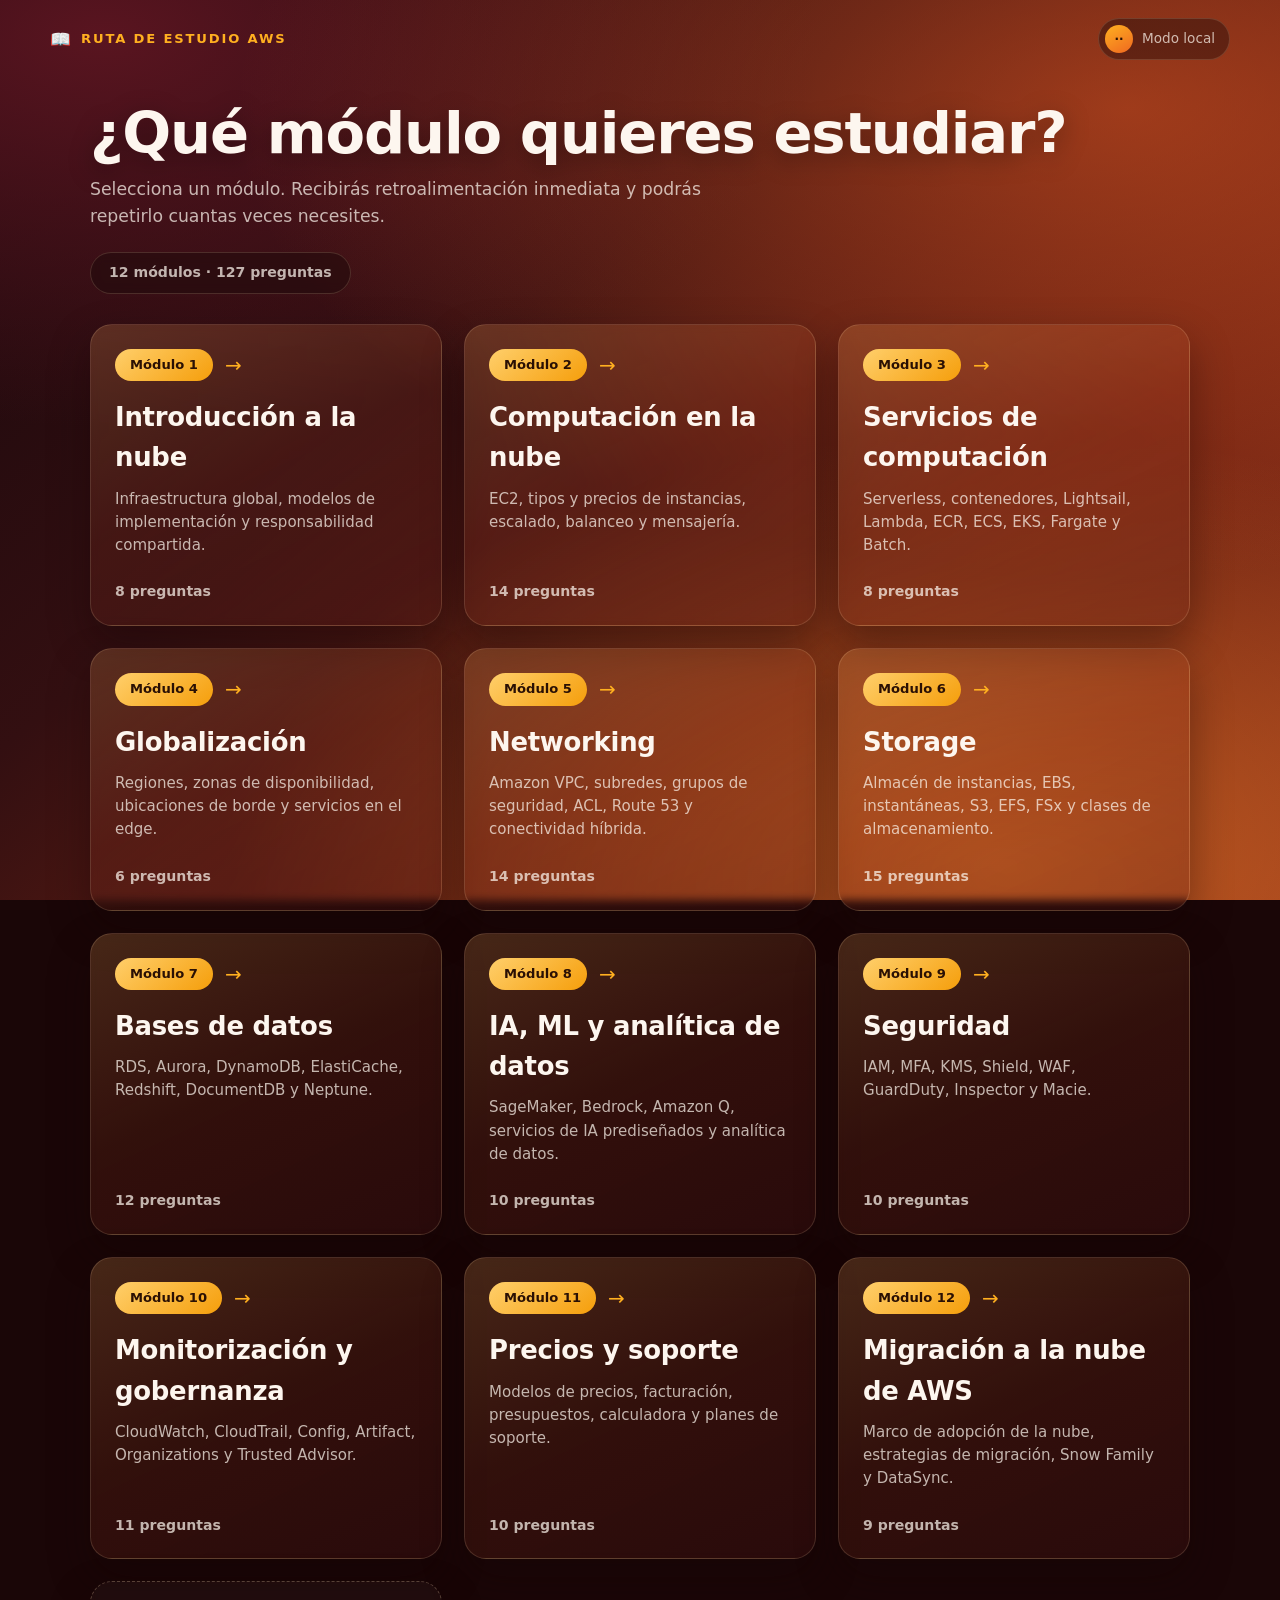
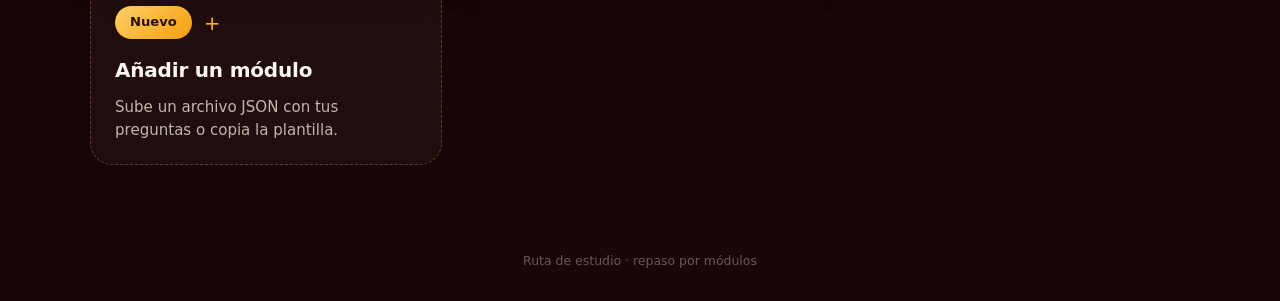
==== index.html @ 7dde7d99 "App de repaso por modulos con banco AWS Aplicacion estatica (HTML/CSS/JS sin build) para repasar por" ====
<!DOCTYPE html>
<html lang="es">
<head>
  <meta charset="utf-8" />
  <meta name="viewport" content="width=device-width, initial-scale=1, viewport-fit=cover" />
  <title>Ruta de estudio</title>
  <meta name="description" content="Repasa módulos de estudio con preguntas de selección múltiple y retroalimentación inmediata." />
  <meta name="color-scheme" content="dark" />
  <meta name="theme-color" content="#2a0d10" />
  <link rel="icon" href="data:image/svg+xml,<svg xmlns='http://www.w3.org/2000/svg' viewBox='0 0 100 100'><text y='.9em' font-size='90'>📖</text></svg>" />
  <link rel="stylesheet" href="assets/css/estilos.css" />
</head>
<body>
  <div class="fondo" aria-hidden="true"></div>

  <header class="barra" id="barra"></header>

  <main id="app" class="contenedor">
    <p class="cargando">Cargando módulos…</p>
  </main>

  <footer class="pie">
    <span>Ruta de estudio · repaso por módulos</span>
  </footer>

  <script type="module" src="assets/js/app.js"></script>
</body>
</html>
---- assets/css/estilos.css ----
/* ==========================================================================
   Ruta de estudio - hoja de estilos unica (sin build, sin dependencias)
   ========================================================================== */

:root {
  --ambar: #ffb020;
  --ambar-claro: #ffcf6b;
  --ambar-fuerte: #f59e0b;
  --tinta: #2a1004;

  --texto: #fdf6ef;
  --texto-suave: rgba(253, 246, 239, 0.72);
  --texto-tenue: rgba(253, 246, 239, 0.52);

  --carta-borde: rgba(255, 220, 180, 0.16);
  --carta-borde-fuerte: rgba(255, 200, 130, 0.42);

  --ok: #4ade80;
  --ok-fondo: rgba(34, 197, 94, 0.14);
  --mal: #fb7185;
  --mal-fondo: rgba(244, 63, 94, 0.14);

  --radio: 22px;
  --radio-sm: 14px;
  --ancho: 1180px;
  --sombra: 0 18px 40px rgba(20, 4, 4, 0.38);

  --fuente: "Segoe UI Variable Display", "Segoe UI", system-ui, -apple-system,
    "Inter", "Helvetica Neue", Arial, sans-serif;
}

* { box-sizing: border-box; }

html { -webkit-text-size-adjust: 100%; }

body {
  margin: 0;
  min-height: 100dvh;
  display: flex;
  flex-direction: column;
  font-family: var(--fuente);
  color: var(--texto);
  background: #1a0607;
  line-height: 1.55;
  overflow-x: hidden;
}

/* Fondo degradado calido, fijo detras de todo ------------------------------ */
.fondo {
  position: fixed;
  inset: 0;
  z-index: -1;
  background:
    radial-gradient(120% 90% at 88% 12%, rgba(226, 88, 34, 0.55) 0%, rgba(226, 88, 34, 0) 58%),
    radial-gradient(100% 80% at 78% 96%, rgba(255, 146, 43, 0.42) 0%, rgba(255, 146, 43, 0) 60%),
    radial-gradient(90% 70% at 8% 4%, rgba(96, 22, 34, 0.9) 0%, rgba(96, 22, 34, 0) 62%),
    linear-gradient(140deg, #17070c 0%, #330f11 38%, #6d2213 72%, #93341a 100%);
}

/* Barra superior ----------------------------------------------------------- */
.barra {
  width: 100%;
  padding: 18px clamp(16px, 4vw, 40px);
}

.barra-int {
  max-width: var(--ancho);
  margin: 0 auto;
  display: flex;
  align-items: center;
  gap: 16px;
  flex-wrap: wrap;
}

.marca {
  display: inline-flex;
  align-items: center;
  gap: 10px;
  border: 0;
  background: none;
  padding: 0;
  cursor: pointer;
  color: var(--ambar);
  font: inherit;
  font-size: 0.82rem;
  font-weight: 700;
  letter-spacing: 0.14em;
  text-transform: uppercase;
}

.marca:hover { color: var(--ambar-claro); }
.marca .icono { font-size: 1.05rem; letter-spacing: normal; }

.barra-fin {
  margin-left: auto;
  display: flex;
  align-items: center;
  gap: 10px;
}

.usuario {
  display: inline-flex;
  align-items: center;
  gap: 9px;
  padding: 6px 14px 6px 6px;
  border-radius: 999px;
  border: 1px solid var(--carta-borde);
  background: rgba(30, 10, 10, 0.42);
  font-size: 0.85rem;
  color: var(--texto-suave);
  max-width: 62vw;
}

.avatar {
  width: 28px;
  height: 28px;
  flex: 0 0 28px;
  border-radius: 50%;
  display: grid;
  place-items: center;
  background: linear-gradient(150deg, var(--ambar), #ef6820);
  color: var(--tinta);
  font-size: 0.75rem;
  font-weight: 800;
}

.usuario-nombre {
  overflow: hidden;
  text-overflow: ellipsis;
  white-space: nowrap;
}

/* Contenedor y estructura -------------------------------------------------- */
.contenedor {
  flex: 1;
  width: 100%;
  max-width: var(--ancho);
  margin: 0 auto;
  padding: clamp(8px, 2vw, 20px) clamp(16px, 4vw, 40px) 64px;
}

.pie {
  padding: 22px clamp(16px, 4vw, 40px) 30px;
  text-align: center;
  font-size: 0.78rem;
  color: rgba(253, 246, 239, 0.34);
}

.cargando { color: var(--texto-tenue); padding: 40px 0; }

/* Titulares ---------------------------------------------------------------- */
h1 {
  margin: 6px 0 12px;
  font-size: clamp(2.1rem, 6.2vw, 3.6rem);
  line-height: 1.05;
  letter-spacing: -0.02em;
  font-weight: 800;
  text-shadow: 0 6px 26px rgba(0, 0, 0, 0.35);
}

.subtitulo {
  margin: 0 0 22px;
  max-width: 62ch;
  color: var(--texto-suave);
  font-size: clamp(0.98rem, 2.2vw, 1.08rem);
}

.pastilla {
  display: inline-flex;
  align-items: center;
  gap: 8px;
  padding: 9px 18px;
  border-radius: 999px;
  border: 1px solid var(--carta-borde);
  background: rgba(28, 9, 10, 0.45);
  color: var(--texto-suave);
  font-size: 0.88rem;
  font-weight: 600;
  backdrop-filter: blur(6px);
}

/* Rejilla de modulos ------------------------------------------------------- */
.rejilla {
  margin-top: 30px;
  display: grid;
  gap: clamp(14px, 2vw, 22px);
  grid-template-columns: repeat(auto-fill, minmax(290px, 1fr));
}

.tarjeta {
  position: relative;
  display: flex;
  flex-direction: column;
  gap: 10px;
  min-height: 210px;
  padding: 24px 24px 22px;
  border-radius: var(--radio);
  border: 1px solid var(--carta-borde);
  background:
    linear-gradient(155deg, rgba(255, 176, 96, 0.20) 0%, rgba(180, 70, 40, 0.16) 48%, rgba(90, 26, 24, 0.24) 100%);
  box-shadow: var(--sombra);
  color: inherit;
  text-align: left;
  font: inherit;
  cursor: pointer;
  transition: transform 0.18s ease, border-color 0.18s ease, box-shadow 0.18s ease;
  backdrop-filter: blur(4px);
}

.tarjeta:hover,
.tarjeta:focus-visible {
  transform: translateY(-4px);
  border-color: var(--carta-borde-fuerte);
  box-shadow: 0 22px 46px rgba(20, 4, 4, 0.5);
}

.tarjeta-cab {
  display: flex;
  align-items: center;
  justify-content: space-between;
  gap: 12px;
  margin-bottom: 6px;
}

.etiqueta {
  display: inline-block;
  padding: 6px 15px;
  border-radius: 999px;
  background: linear-gradient(140deg, var(--ambar-claro), var(--ambar-fuerte));
  color: var(--tinta);
  font-size: 0.82rem;
  font-weight: 800;
  white-space: nowrap;
}

.flecha {
  color: var(--ambar);
  font-size: 1.25rem;
  line-height: 1;
  transition: transform 0.18s ease;
}

.tarjeta:hover .flecha { transform: translateX(4px); }

.tarjeta h2 {
  margin: 0;
  font-size: clamp(1.35rem, 3vw, 1.62rem);
  font-weight: 800;
  letter-spacing: -0.01em;
}

.tarjeta p {
  margin: 0;
  color: var(--texto-suave);
  font-size: 0.94rem;
}

.tarjeta-pie {
  margin-top: auto;
  padding-top: 14px;
  display: flex;
  align-items: center;
  justify-content: space-between;
  gap: 10px;
  font-size: 0.88rem;
  font-weight: 600;
  color: var(--texto-suave);
}

.marca-nota {
  display: inline-flex;
  align-items: center;
  gap: 6px;
  padding: 3px 10px;
  border-radius: 999px;
  border: 1px solid var(--carta-borde);
  font-size: 0.78rem;
  font-weight: 700;
  color: var(--texto-suave);
}

.marca-nota.aprobado { color: var(--ok); border-color: rgba(74, 222, 128, 0.4); }
.marca-nota.local { color: var(--ambar-claro); border-color: rgba(255, 176, 32, 0.4); }

/* Tarjeta para anadir modulo ----------------------------------------------- */
.tarjeta.fantasma {
  background: rgba(255, 255, 255, 0.03);
  border-style: dashed;
  border-color: rgba(255, 220, 180, 0.26);
  justify-content: center;
  min-height: 150px;
}

.tarjeta.fantasma h2 { font-size: 1.25rem; }

/* Botones ------------------------------------------------------------------ */
.btn {
  display: inline-flex;
  align-items: center;
  justify-content: center;
  gap: 8px;
  padding: 13px 26px;
  border-radius: 999px;
  border: 1px solid transparent;
  background: linear-gradient(140deg, var(--ambar-claro), var(--ambar-fuerte));
  color: var(--tinta);
  font: inherit;
  font-weight: 800;
  cursor: pointer;
  transition: transform 0.15s ease, filter 0.15s ease, opacity 0.15s ease;
}

.btn:hover:not(:disabled) { filter: brightness(1.07); transform: translateY(-1px); }
.btn:disabled { opacity: 0.42; cursor: not-allowed; }

.btn.fantasma {
  background: rgba(255, 255, 255, 0.06);
  border-color: var(--carta-borde);
  color: var(--texto);
}

.btn.fantasma:hover:not(:disabled) { background: rgba(255, 255, 255, 0.12); }

.btn.pequeno { padding: 8px 16px; font-size: 0.85rem; }

/* Quiz --------------------------------------------------------------------- */
.quiz-cab {
  display: flex;
  align-items: center;
  justify-content: space-between;
  gap: 14px;
  flex-wrap: wrap;
  margin-bottom: 14px;
}

.quiz-cab h2 {
  margin: 0;
  font-size: clamp(1.1rem, 3vw, 1.35rem);
  font-weight: 800;
}

.quiz-meta {
  font-size: 0.85rem;
  color: var(--texto-tenue);
  font-weight: 600;
}

.progreso {
  height: 8px;
  border-radius: 999px;
  background: rgba(255, 255, 255, 0.10);
  overflow: hidden;
  margin-bottom: 26px;
}

.progreso i {
  display: block;
  height: 100%;
  border-radius: 999px;
  background: linear-gradient(90deg, var(--ambar-claro), var(--ambar-fuerte));
  transition: width 0.3s ease;
}

.panel {
  padding: clamp(20px, 3.4vw, 34px);
  border-radius: var(--radio);
  border: 1px solid var(--carta-borde);
  background: linear-gradient(155deg, rgba(60, 20, 20, 0.55), rgba(35, 12, 14, 0.62));
  box-shadow: var(--sombra);
  backdrop-filter: blur(8px);
}

.tipo-nota {
  display: inline-block;
  margin-bottom: 12px;
  padding: 4px 12px;
  border-radius: 999px;
  border: 1px solid var(--carta-borde);
  font-size: 0.76rem;
  font-weight: 700;
  letter-spacing: 0.04em;
  text-transform: uppercase;
  color: var(--ambar-claro);
}

.contexto {
  margin: 0 0 14px;
  color: var(--texto-suave);
  font-size: 0.97rem;
  white-space: pre-line;
}

.enunciado {
  margin: 0 0 22px;
  font-size: clamp(1.15rem, 2.9vw, 1.5rem);
  font-weight: 700;
  line-height: 1.35;
}

.opciones {
  display: grid;
  gap: 11px;
  margin: 0 0 22px;
  padding: 0;
  border: 0;
}

.opcion {
  position: relative;
  display: flex;
  align-items: flex-start;
  gap: 13px;
  padding: 15px 17px;
  border-radius: var(--radio-sm);
  border: 1px solid var(--carta-borde);
  background: rgba(255, 255, 255, 0.045);
  cursor: pointer;
  transition: border-color 0.15s ease, background 0.15s ease, transform 0.15s ease;
}

.opcion:hover { border-color: var(--carta-borde-fuerte); background: rgba(255, 255, 255, 0.08); }
.opcion input { position: absolute; opacity: 0; pointer-events: none; }

.opcion .letra {
  flex: 0 0 30px;
  height: 30px;
  border-radius: 9px;
  display: grid;
  place-items: center;
  background: rgba(255, 255, 255, 0.10);
  border: 1px solid var(--carta-borde);
  font-size: 0.85rem;
  font-weight: 800;
  color: var(--texto-suave);
}

.opcion .texto { flex: 1; padding-top: 3px; }

.opcion.marcada {
  border-color: var(--ambar);
  background: rgba(255, 176, 32, 0.14);
}

.opcion.marcada .letra {
  background: linear-gradient(140deg, var(--ambar-claro), var(--ambar-fuerte));
  border-color: transparent;
  color: var(--tinta);
}

.opcion:focus-within { outline: 2px solid var(--ambar-claro); outline-offset: 3px; }

/* Estados tras comprobar */
.opciones.resuelto .opcion { cursor: default; }
.opciones.resuelto .opcion:hover { border-color: var(--carta-borde); background: rgba(255, 255, 255, 0.045); }
.opciones.resuelto .opcion.marcada:hover { border-color: var(--ambar); background: rgba(255, 176, 32, 0.14); }

.opcion.correcta,
.opciones.resuelto .opcion.correcta:hover {
  border-color: rgba(74, 222, 128, 0.6);
  background: var(--ok-fondo);
}

.opcion.correcta .letra {
  background: var(--ok);
  border-color: transparent;
  color: #06301a;
}

.opcion.fallada,
.opciones.resuelto .opcion.fallada:hover {
  border-color: rgba(251, 113, 133, 0.6);
  background: var(--mal-fondo);
}

.opcion.fallada .letra {
  background: var(--mal);
  border-color: transparent;
  color: #3d0512;
}

.opcion .pista {
  margin-left: auto;
  padding-top: 3px;
  font-size: 0.78rem;
  font-weight: 700;
  white-space: nowrap;
}

.opcion.correcta .pista { color: var(--ok); }
.opcion.fallada .pista { color: var(--mal); }

/* Retroalimentacion -------------------------------------------------------- */
.feedback {
  margin: 0 0 20px;
  padding: 16px 18px;
  border-radius: var(--radio-sm);
  border: 1px solid var(--carta-borde);
  background: rgba(255, 255, 255, 0.05);
}

.feedback.bien { border-color: rgba(74, 222, 128, 0.45); background: var(--ok-fondo); }
.feedback.mal { border-color: rgba(251, 113, 133, 0.45); background: var(--mal-fondo); }

.feedback strong { display: block; font-size: 1.02rem; margin-bottom: 4px; }
.feedback.bien strong { color: var(--ok); }
.feedback.mal strong { color: var(--mal); }

.feedback p { margin: 0; color: var(--texto-suave); font-size: 0.95rem; }
.feedback .porque { margin-top: 8px; white-space: pre-line; }
.feedback .porque b { color: var(--ambar-claro); }

.acciones {
  display: flex;
  align-items: center;
  gap: 12px;
  flex-wrap: wrap;
}

.aviso {
  margin-left: auto;
  font-size: 0.8rem;
  color: var(--texto-tenue);
}

/* Resultados --------------------------------------------------------------- */
.marcador {
  display: flex;
  align-items: center;
  gap: clamp(16px, 4vw, 34px);
  flex-wrap: wrap;
  margin-bottom: 6px;
}

.nota {
  width: 128px;
  height: 128px;
  flex: 0 0 128px;
  border-radius: 50%;
  display: grid;
  place-items: center;
  font-size: 2.1rem;
  font-weight: 800;
  color: var(--texto);
  background: conic-gradient(var(--ambar) calc(var(--pct) * 1%), rgba(255, 255, 255, 0.10) 0);
  position: relative;
}

.nota::after {
  content: "";
  position: absolute;
  inset: 9px;
  border-radius: 50%;
  background: #2b0f10;
  z-index: 0;
}

.nota span { position: relative; z-index: 1; }

.marcador-txt { flex: 1; min-width: 220px; }
.marcador-txt h2 { margin: 0 0 6px; font-size: clamp(1.4rem, 4vw, 2rem); }
.marcador-txt p { margin: 0; color: var(--texto-suave); }

.repaso { display: grid; gap: 12px; margin-top: 26px; }

.repaso-item {
  padding: 16px 18px;
  border-radius: var(--radio-sm);
  border: 1px solid var(--carta-borde);
  background: rgba(255, 255, 255, 0.04);
  border-left-width: 4px;
}

.repaso-item.bien { border-left-color: var(--ok); }
.repaso-item.mal { border-left-color: var(--mal); }

.repaso-item h3 {
  margin: 0 0 8px;
  font-size: 1rem;
  font-weight: 700;
  line-height: 1.4;
}

.repaso-item dl { margin: 0; font-size: 0.9rem; color: var(--texto-suave); }
.repaso-item dt { font-weight: 700; color: var(--texto-tenue); font-size: 0.76rem; text-transform: uppercase; letter-spacing: 0.05em; margin-top: 8px; }
.repaso-item dd { margin: 2px 0 0; white-space: pre-line; }
.repaso-item .ok { color: var(--ok); }
.repaso-item .no { color: var(--mal); }

/* Subir modulos ------------------------------------------------------------ */
.suelta {
  margin: 22px 0;
  padding: 34px 22px;
  border-radius: var(--radio);
  border: 2px dashed rgba(255, 220, 180, 0.3);
  background: rgba(255, 255, 255, 0.03);
  text-align: center;
  transition: border-color 0.15s ease, background 0.15s ease;
}

.suelta.encima { border-color: var(--ambar); background: rgba(255, 176, 32, 0.10); }
.suelta p { margin: 0 0 14px; color: var(--texto-suave); }

textarea.json {
  width: 100%;
  min-height: 240px;
  padding: 16px;
  border-radius: var(--radio-sm);
  border: 1px solid var(--carta-borde);
  background: rgba(12, 4, 6, 0.55);
  color: var(--texto);
  font-family: "Cascadia Code", ui-monospace, SFMono-Regular, Consolas, monospace;
  font-size: 0.85rem;
  line-height: 1.5;
  resize: vertical;
}

textarea.json:focus-visible { outline: 2px solid var(--ambar); outline-offset: 2px; }

.lista-errores {
  margin: 16px 0 0;
  padding: 14px 18px 14px 34px;
  border-radius: var(--radio-sm);
  border: 1px solid rgba(251, 113, 133, 0.45);
  background: var(--mal-fondo);
  color: var(--texto-suave);
  font-size: 0.9rem;
}

.lista-errores li { margin: 3px 0; }

.exito {
  margin: 16px 0 0;
  padding: 14px 18px;
  border-radius: var(--radio-sm);
  border: 1px solid rgba(74, 222, 128, 0.45);
  background: var(--ok-fondo);
  font-size: 0.92rem;
}

pre.codigo {
  margin: 12px 0 0;
  padding: 16px;
  border-radius: var(--radio-sm);
  border: 1px solid var(--carta-borde);
  background: rgba(12, 4, 6, 0.55);
  overflow-x: auto;
  font-family: "Cascadia Code", ui-monospace, SFMono-Regular, Consolas, monospace;
  font-size: 0.8rem;
  line-height: 1.55;
  color: var(--texto-suave);
}

.ayuda { color: var(--texto-suave); font-size: 0.94rem; }
.ayuda code {
  padding: 1px 6px;
  border-radius: 6px;
  background: rgba(255, 255, 255, 0.09);
  font-family: "Cascadia Code", ui-monospace, Consolas, monospace;
  font-size: 0.86em;
}

.tabla-locales { display: grid; gap: 10px; margin-top: 14px; }

.fila-local {
  display: flex;
  align-items: center;
  gap: 12px;
  flex-wrap: wrap;
  padding: 12px 16px;
  border-radius: var(--radio-sm);
  border: 1px solid var(--carta-borde);
  background: rgba(255, 255, 255, 0.04);
  font-size: 0.92rem;
}

.fila-local .nombre { flex: 1; min-width: 160px; }

.volver {
  display: inline-flex;
  align-items: center;
  gap: 7px;
  margin-bottom: 18px;
  border: 0;
  background: none;
  padding: 0;
  color: var(--texto-tenue);
  font: inherit;
  font-size: 0.88rem;
  font-weight: 600;
  cursor: pointer;
}

.volver:hover { color: var(--ambar-claro); }

.error-carga {
  margin-top: 20px;
  padding: 18px 20px;
  border-radius: var(--radio-sm);
  border: 1px solid rgba(251, 113, 133, 0.45);
  background: var(--mal-fondo);
}

.error-carga h2 { margin: 0 0 8px; font-size: 1.1rem; }
.error-carga p { margin: 0 0 6px; color: var(--texto-suave); font-size: 0.92rem; }

/* Accesibilidad y utilidades ---------------------------------------------- */
:focus-visible { outline: 2px solid var(--ambar-claro); outline-offset: 3px; }

.solo-lector {
  position: absolute;
  width: 1px; height: 1px;
  padding: 0; margin: -1px;
  overflow: hidden;
  clip: rect(0 0 0 0);
  white-space: nowrap;
  border: 0;
}

.oculto { display: none !important; }

@media (max-width: 560px) {
  .rejilla { grid-template-columns: 1fr; }
  .tarjeta { min-height: 0; padding: 20px; }
  .acciones { flex-direction: column; align-items: stretch; }
  .acciones .btn { width: 100%; }
  .aviso { margin: 4px 0 0; text-align: center; }
  .barra { padding: 14px 16px; }
  .barra-int { flex-wrap: nowrap; gap: 10px; }
  .marca { font-size: 0.72rem; letter-spacing: 0.1em; }
  .usuario { padding: 4px 10px 4px 4px; font-size: 0.78rem; }
  .usuario .usuario-nombre { max-width: 92px; }
  .avatar { width: 24px; height: 24px; flex-basis: 24px; font-size: 0.68rem; }
  .nota { width: 104px; height: 104px; flex-basis: 104px; font-size: 1.8rem; }
  .opcion { flex-wrap: wrap; }
  .opcion .pista { flex: 1 0 100%; margin: 2px 0 0 43px; }
}

@media (prefers-reduced-motion: reduce) {
  * { animation-duration: 0.01ms !important; transition-duration: 0.01ms !important; }
}
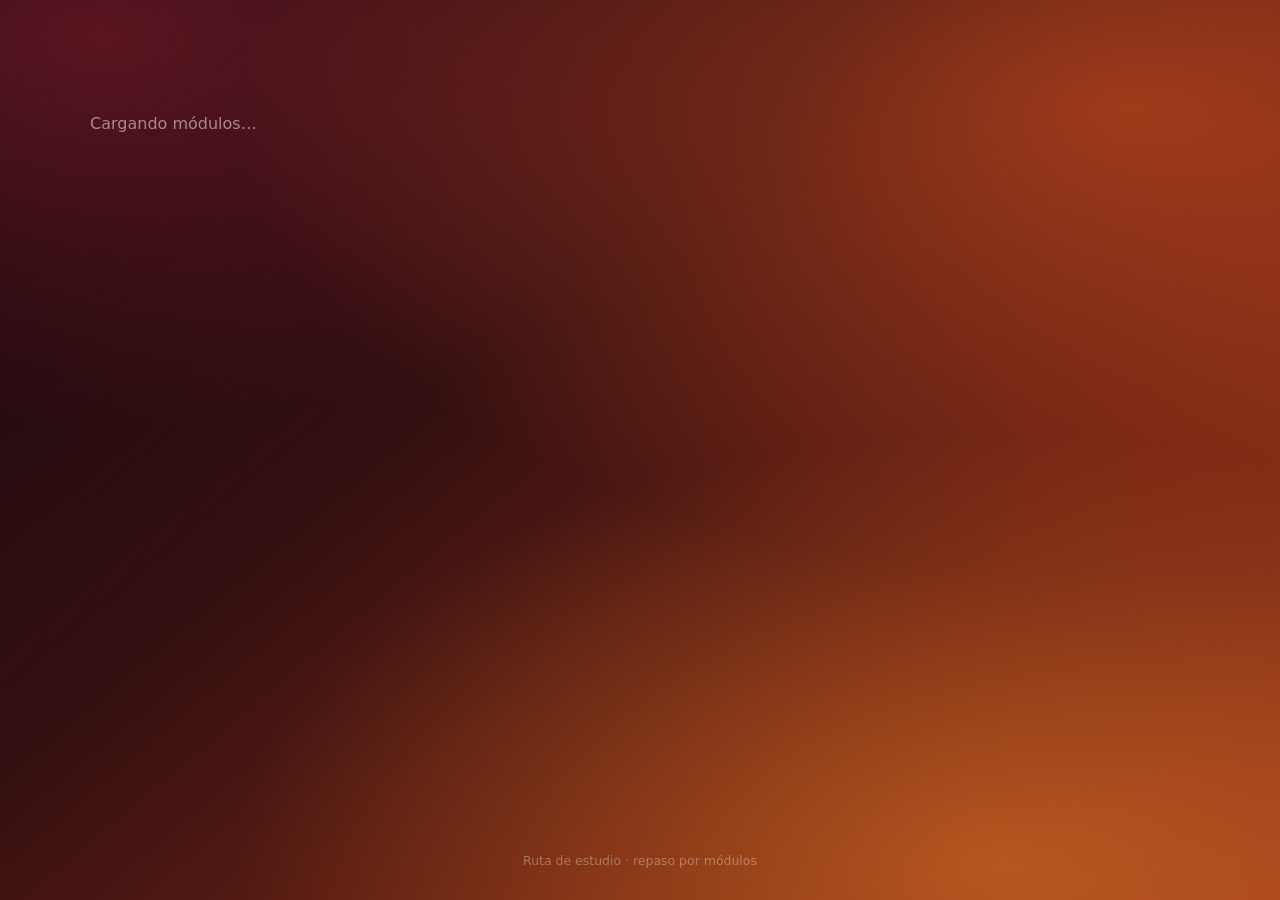
==== commit bdfb8405: "Publicar el archivo unico, cerrar la subida de modulos y anadir CSP - repasar.html pasa a estar vers" ====
--- a/index.html
+++ b/index.html
@@ -6,6 +6,11 @@
   <title>Ruta de estudio</title>
   <meta name="description" content="Repasa módulos de estudio con preguntas de selección múltiple y retroalimentación inmediata." />
   <meta name="color-scheme" content="dark" />
+  <!-- Nada externo: ni scripts, ni tipografías, ni analítica. Todo lo que no
+       esté aquí queda bloqueado por el navegador. empaquetar.py sustituye esta
+       línea por otra con hashes cuando el código va en línea. -->
+  <meta http-equiv="Content-Security-Policy" content="default-src 'none'; script-src 'self'; style-src 'self'; img-src 'self' data:; connect-src 'self'; base-uri 'none'; form-action 'none'" />
+  <meta name="referrer" content="same-origin" />
   <meta name="theme-color" content="#2a0d10" />
   <link rel="icon" href="data:image/svg+xml,<svg xmlns='http://www.w3.org/2000/svg' viewBox='0 0 100 100'><text y='.9em' font-size='90'>📖</text></svg>" />
   <link rel="stylesheet" href="assets/css/estilos.css" />
--- a/assets/css/estilos.css
+++ b/assets/css/estilos.css
@@ -521,6 +521,11 @@
   font-size: 0.8rem;
   color: var(--texto-tenue);
 }
+
+.titulo-seccion { margin: 32px 0 0; }
+.titulo-seccion.pequeno { margin-top: 36px; font-size: 1.25rem; }
+.titulo-menor { font-size: clamp(1.8rem, 5vw, 2.6rem); }
+.acciones.separado { margin-top: 16px; }
 
 /* Resultados --------------------------------------------------------------- */
 .marcador {
